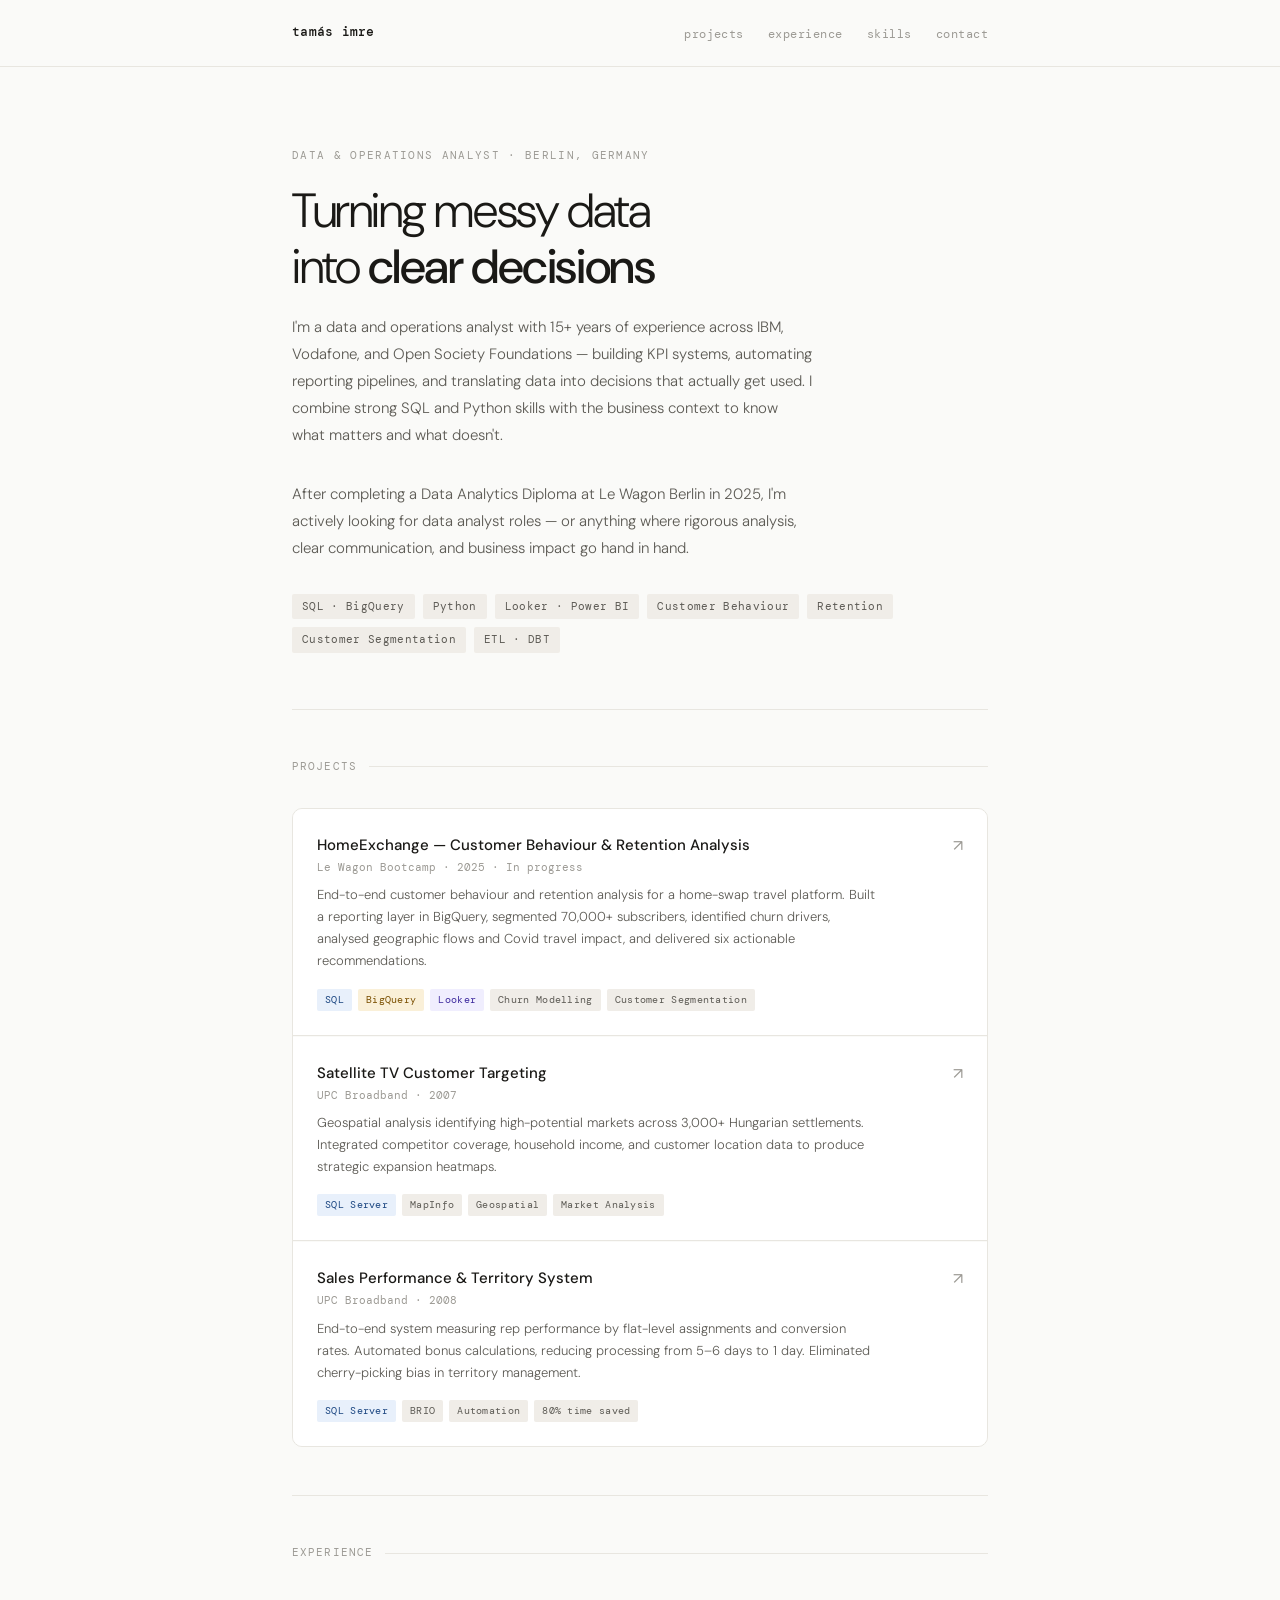
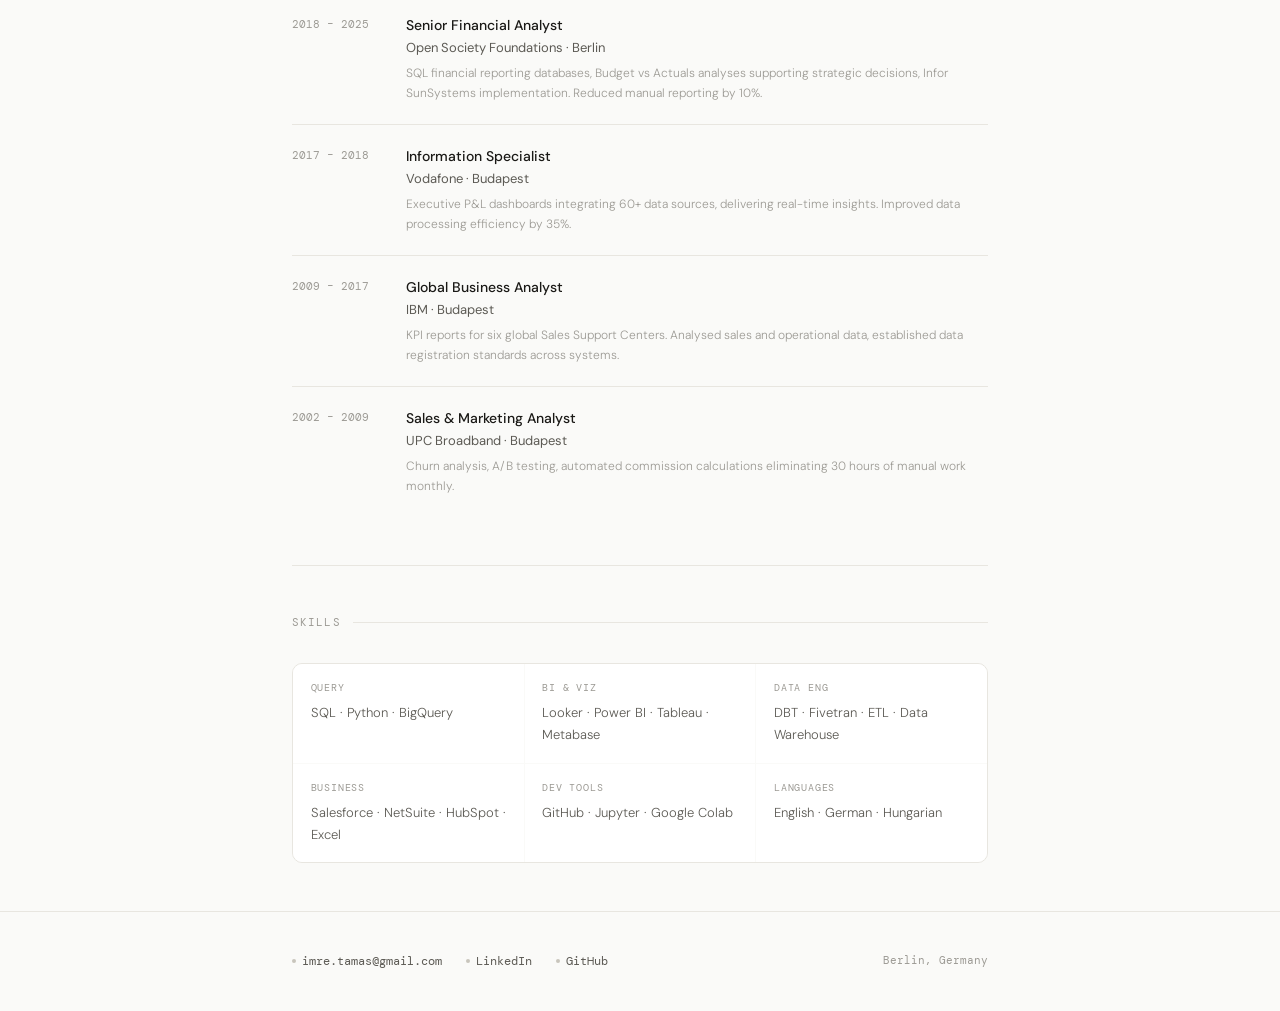
==== index.html @ d4b42845 "Update index.html" ====
<!DOCTYPE html>
<html lang="en">
<head>
  <meta charset="UTF-8" />
  <meta name="viewport" content="width=device-width, initial-scale=1.0" />
  <title>Tamás Imre — Data Analyst</title>
  <meta name="description" content="Data analytics portfolio of Tamás Imre. SQL, BigQuery, Python, churn analysis, and business intelligence." />
  <link rel="stylesheet" href="style.css" />

  <!-- GoatCounter tracking -->
  <script data-goatcounter="https://imretamas.goatcounter.com/count"
          async src="//gc.zgo.at/count.js"></script>  
  
</head>
<body>

<nav>
  <div class="nav-inner">
    <a href="/" class="nav-logo mono">tamás imre</a>
    <ul class="nav-links">
      <li><a href="#projects">projects</a></li>
      <li><a href="#experience">experience</a></li>
      <li><a href="#skills">skills</a></li>
      <li><a href="mailto:imre.tamas@gmail.com">contact</a></li>
    </ul>
  </div>
</nav>

<main>
  <div class="container">

    <!-- Hero -->
    <section class="hero fade-up">
      <p class="hero-eyebrow">Data &amp; Operations Analyst · Berlin, Germany</p>
      <h1>Turning messy data<br>into <strong>clear decisions</strong></h1>
      <p class="hero-bio">
        I'm a data and operations analyst with 15+ years of experience across IBM, Vodafone, and Open Society Foundations —
        building KPI systems, automating reporting pipelines, and translating data into decisions that actually get used.
        I combine strong SQL and Python skills with the business context to know what matters and what doesn't.
      </p>
      <p class="hero-bio">
        After completing a Data Analytics Diploma at Le Wagon Berlin in 2025, I'm actively looking for
        data analyst roles — or anything where rigorous analysis, clear communication, and business impact
        go hand in hand.
      </p>
      <div class="tag-row">
        <span class="tag">SQL · BigQuery</span>
        <span class="tag">Python</span>
        <span class="tag">Looker · Power BI</span>
        <span class="tag">Customer Behaviour</span><span class="tag">Retention</span>
        <span class="tag">Customer Segmentation</span>
        <span class="tag">ETL · DBT</span>
      </div>
    </section>

    <!-- Projects -->
    <section class="section" id="projects">
      <div class="section-label">Projects</div>
      <div class="projects-grid">

        <a href="homeexchange/" class="project-card accent-1 fade-up">
          <div class="project-top">
            <div>
              <div class="project-title">HomeExchange — Customer Behaviour &amp; Retention Analysis</div>
              <div class="project-org mono">Le Wagon Bootcamp · 2025 · In progress</div>
            </div>
            <span class="project-arrow">↗</span>
          </div>
          <p class="project-desc">
            End-to-end customer behaviour and retention analysis for a home-swap travel platform. Built a reporting layer in BigQuery, segmented 70,000+ subscribers, identified churn drivers, analysed geographic flows and Covid travel impact, and delivered six actionable recommendations.
          </p>
          <div class="chip-row">
            <span class="chip chip-sql">SQL</span>
            <span class="chip chip-bq">BigQuery</span>
            <span class="chip chip-bi">Looker</span>
            <span class="chip chip-default">Churn Modelling</span>
            <span class="chip chip-default">Customer Segmentation</span>
          </div>
        </a>

        <a href="satellite-tv/" class="project-card accent-2 fade-up">
          <div class="project-top">
            <div>
              <div class="project-title">Satellite TV Customer Targeting</div>
              <div class="project-org mono">UPC Broadband · 2007</div>
            </div>
            <span class="project-arrow">↗</span>
          </div>
          <p class="project-desc">
            Geospatial analysis identifying high-potential markets across 3,000+ Hungarian settlements. Integrated competitor coverage, household income, and customer location data to produce strategic expansion heatmaps.
          </p>
          <div class="chip-row">
            <span class="chip chip-sql">SQL Server</span>
            <span class="chip chip-default">MapInfo</span>
            <span class="chip chip-default">Geospatial</span>
            <span class="chip chip-default">Market Analysis</span>
          </div>
        </a>

        <a href="sales-performance/" class="project-card accent-3 fade-up">
          <div class="project-top">
            <div>
              <div class="project-title">Sales Performance &amp; Territory System</div>
              <div class="project-org mono">UPC Broadband · 2008</div>
            </div>
            <span class="project-arrow">↗</span>
          </div>
          <p class="project-desc">
            End-to-end system measuring rep performance by flat-level assignments and conversion rates. Automated bonus calculations, reducing processing from 5–6 days to 1 day. Eliminated cherry-picking bias in territory management.
          </p>
          <div class="chip-row">
            <span class="chip chip-sql">SQL Server</span>
            <span class="chip chip-default">BRIO</span>
            <span class="chip chip-default">Automation</span>
            <span class="chip chip-default">80% time saved</span>
          </div>
        </a>

      </div>
    </section>

    <!-- Experience -->
    <section class="section" id="experience">
      <div class="section-label">Experience</div>
      <div class="exp-list">
        <div class="exp-row fade-up">
          <div class="exp-year mono">2018 – 2025</div>
          <div>
            <div class="exp-title">Senior Financial Analyst</div>
            <div class="exp-co">Open Society Foundations · Berlin</div>
            <div class="exp-note">SQL financial reporting databases, Budget vs Actuals analyses supporting strategic decisions, Infor SunSystems implementation. Reduced manual reporting by 10%.</div>
          </div>
        </div>
        <div class="exp-row fade-up">
          <div class="exp-year mono">2017 – 2018</div>
          <div>
            <div class="exp-title">Information Specialist</div>
            <div class="exp-co">Vodafone · Budapest</div>
            <div class="exp-note">Executive P&amp;L dashboards integrating 60+ data sources, delivering real-time insights. Improved data processing efficiency by 35%.</div>
          </div>
        </div>
        <div class="exp-row fade-up">
          <div class="exp-year mono">2009 – 2017</div>
          <div>
            <div class="exp-title">Global Business Analyst</div>
            <div class="exp-co">IBM · Budapest</div>
            <div class="exp-note">KPI reports for six global Sales Support Centers. Analysed sales and operational data, established data registration standards across systems.</div>
          </div>
        </div>
        <div class="exp-row fade-up">
          <div class="exp-year mono">2002 – 2009</div>
          <div>
            <div class="exp-title">Sales &amp; Marketing Analyst</div>
            <div class="exp-co">UPC Broadband · Budapest</div>
            <div class="exp-note">Churn analysis, A/B testing, automated commission calculations eliminating 30 hours of manual work monthly.</div>
          </div>
        </div>
      </div>
    </section>

    <!-- Skills -->
    <section class="section" id="skills">
      <div class="section-label">Skills</div>
      <div class="skills-grid">
        <div class="skill-cell fade-up">
          <div class="skill-cell-label">Query</div>
          <div class="skill-cell-items">SQL · Python · BigQuery</div>
        </div>
        <div class="skill-cell fade-up">
          <div class="skill-cell-label">BI &amp; Viz</div>
          <div class="skill-cell-items">Looker · Power BI · Tableau · Metabase</div>
        </div>
        <div class="skill-cell fade-up">
          <div class="skill-cell-label">Data Eng</div>
          <div class="skill-cell-items">DBT · Fivetran · ETL · Data Warehouse</div>
        </div>
        <div class="skill-cell fade-up">
          <div class="skill-cell-label">Business</div>
          <div class="skill-cell-items">Salesforce · NetSuite · HubSpot · Excel</div>
        </div>
        <div class="skill-cell fade-up">
          <div class="skill-cell-label">Dev Tools</div>
          <div class="skill-cell-items">GitHub · Jupyter · Google Colab</div>
        </div>
        <div class="skill-cell fade-up">
          <div class="skill-cell-label">Languages</div>
          <div class="skill-cell-items">English · German · Hungarian</div>
        </div>
      </div>
    </section>

  </div>
</main>

<footer>
  <div class="footer-inner">
    <div class="contact-links">
      <a href="mailto:imre.tamas@gmail.com" class="contact-link">
        <span class="contact-dot"></span> imre.tamas@gmail.com
      </a>
      <a href="https://linkedin.com/in/tamas-imre-analyst" class="contact-link" target="_blank" rel="noopener">
        <span class="contact-dot"></span> LinkedIn
      </a>
      <a href="https://github.com/imretamas-analyst" class="contact-link" target="_blank" rel="noopener">
        <span class="contact-dot"></span> GitHub
      </a>
    </div>
    <span class="footer-copy mono">Berlin, Germany</span>
  </div>
</footer>

</body>
</html>
---- style.css ----
@import url('https://fonts.googleapis.com/css2?family=DM+Mono:ital,wght@0,300;0,400;0,500;1,300&family=DM+Sans:opsz,wght@9..40,300;9..40,400;9..40,500&display=swap');

*, *::before, *::after { box-sizing: border-box; margin: 0; padding: 0; }

:root {
  --bg: #fafaf8;
  --surface: #ffffff;
  --border: #e8e6e0;
  --border-strong: #c8c5bc;
  --text-primary: #1a1916;
  --text-secondary: #5c5a54;
  --text-tertiary: #9c9a94;
  --accent: #1a1916;
  --blue-bg: #e8f0fb;
  --blue-text: #1a4580;
  --green-bg: #e6f3e6;
  --green-text: #1a5c1a;
  --amber-bg: #faf0d8;
  --amber-text: #7a4f00;
  --purple-bg: #f0eefe;
  --purple-text: #3d2a9e;
  --tag-bg: #f0ede8;
}

html { font-size: 16px; scroll-behavior: smooth; }

body {
  font-family: 'DM Sans', sans-serif;
  background: var(--bg);
  color: var(--text-primary);
  line-height: 1.6;
  min-height: 100vh;
  -webkit-font-smoothing: antialiased;
}

.mono { font-family: 'DM Mono', monospace; }

/* Layout */
.container {
  max-width: 760px;
  margin: 0 auto;
  padding: 0 2rem;
}

/* Nav */
nav {
  border-bottom: 0.5px solid var(--border);
  padding: 1.25rem 0;
  position: sticky;
  top: 0;
  background: var(--bg);
  z-index: 100;
}

.nav-inner {
  max-width: 760px;
  margin: 0 auto;
  padding: 0 2rem;
  display: flex;
  align-items: center;
  justify-content: space-between;
}

.nav-logo {
  font-family: 'DM Mono', monospace;
  font-size: 13px;
  font-weight: 500;
  color: var(--text-primary);
  text-decoration: none;
  letter-spacing: 0.02em;
}

.nav-links {
  display: flex;
  gap: 1.5rem;
  list-style: none;
}

.nav-links a {
  font-family: 'DM Mono', monospace;
  font-size: 12px;
  color: var(--text-tertiary);
  text-decoration: none;
  letter-spacing: 0.04em;
  transition: color 0.15s;
}

.nav-links a:hover { color: var(--text-primary); }

/* Hero */
.hero {
  padding: 5rem 0 3.5rem;
  border-bottom: 0.5px solid var(--border);
}

.hero-eyebrow {
  font-family: 'DM Mono', monospace;
  font-size: 11px;
  letter-spacing: 0.12em;
  color: var(--text-tertiary);
  text-transform: uppercase;
  margin-bottom: 1.2rem;
}

.hero h1 {
  font-size: clamp(2rem, 5vw, 3rem);
  font-weight: 300;
  letter-spacing: -0.03em;
  line-height: 1.15;
  margin-bottom: 1.25rem;
}

.hero h1 strong { font-weight: 500; }

.hero-bio {
  font-size: 15px;
  font-weight: 300;
  color: var(--text-secondary);
  max-width: 520px;
  line-height: 1.8;
  margin-bottom: 2rem;
}

.tag-row {
  display: flex;
  gap: 8px;
  flex-wrap: wrap;
}

.tag {
  font-family: 'DM Mono', monospace;
  font-size: 11px;
  padding: 4px 10px;
  background: var(--tag-bg);
  color: var(--text-secondary);
  border-radius: 2px;
  letter-spacing: 0.03em;
}

/* Section */
.section {
  padding: 3rem 0;
  border-bottom: 0.5px solid var(--border);
}

.section:last-child { border-bottom: none; }

.section-label {
  font-family: 'DM Mono', monospace;
  font-size: 11px;
  letter-spacing: 0.1em;
  color: var(--text-tertiary);
  text-transform: uppercase;
  margin-bottom: 2rem;
  display: flex;
  align-items: center;
  gap: 12px;
}

.section-label::after {
  content: '';
  flex: 1;
  height: 0.5px;
  background: var(--border);
}

/* Project cards */
.projects-grid {
  display: flex;
  flex-direction: column;
  gap: 1px;
  border: 0.5px solid var(--border);
  border-radius: 10px;
  overflow: hidden;
}

.project-card {
  background: var(--surface);
  padding: 1.5rem;
  text-decoration: none;
  color: inherit;
  display: block;
  transition: background 0.15s;
  border-bottom: 0.5px solid var(--border);
  position: relative;
}

.project-card:last-child { border-bottom: none; }
.project-card:hover { background: #f5f3ef; }

.project-card.featured {
  border-left: 3px solid var(--text-primary);
}

.project-top {
  display: flex;
  justify-content: space-between;
  align-items: flex-start;
  margin-bottom: 0.5rem;
}

.project-title {
  font-size: 15px;
  font-weight: 500;
  margin-bottom: 2px;
}

.project-org {
  font-family: 'DM Mono', monospace;
  font-size: 11px;
  color: var(--text-tertiary);
}

.project-arrow {
  font-size: 16px;
  color: var(--text-tertiary);
  transition: transform 0.15s;
}

.project-card:hover .project-arrow { transform: translate(3px, -3px); }

.project-desc {
  font-size: 13px;
  color: var(--text-secondary);
  font-weight: 300;
  line-height: 1.7;
  margin-bottom: 1rem;
  max-width: 560px;
}

.chip-row {
  display: flex;
  gap: 6px;
  flex-wrap: wrap;
}

.chip {
  font-family: 'DM Mono', monospace;
  font-size: 10px;
  padding: 3px 8px;
  border-radius: 2px;
  letter-spacing: 0.03em;
}

.chip-default { background: var(--tag-bg); color: var(--text-secondary); }
.chip-sql { background: var(--blue-bg); color: var(--blue-text); }
.chip-py { background: var(--green-bg); color: var(--green-text); }
.chip-bq { background: var(--amber-bg); color: var(--amber-text); }
.chip-bi { background: var(--purple-bg); color: var(--purple-text); }

/* Skills grid */
.skills-grid {
  display: grid;
  grid-template-columns: repeat(3, minmax(0,1fr));
  gap: 1px;
  border: 0.5px solid var(--border);
  border-radius: 10px;
  overflow: hidden;
}

.skill-cell {
  background: var(--surface);
  padding: 1rem 1.1rem;
}

.skill-cell-label {
  font-family: 'DM Mono', monospace;
  font-size: 10px;
  letter-spacing: 0.08em;
  color: var(--text-tertiary);
  text-transform: uppercase;
  margin-bottom: 6px;
}

.skill-cell-items {
  font-size: 13px;
  color: var(--text-secondary);
  line-height: 1.7;
  font-weight: 300;
}

/* Experience */
.exp-list { display: flex; flex-direction: column; gap: 0; }

.exp-row {
  display: flex;
  gap: 1.5rem;
  padding: 1.25rem 0;
  border-bottom: 0.5px solid var(--border);
}

.exp-row:last-child { border-bottom: none; }

.exp-year {
  font-family: 'DM Mono', monospace;
  font-size: 11px;
  color: var(--text-tertiary);
  min-width: 90px;
  padding-top: 2px;
  flex-shrink: 0;
}

.exp-title { font-size: 14px; font-weight: 500; margin-bottom: 2px; }
.exp-co { font-size: 13px; color: var(--text-secondary); margin-bottom: 4px; }
.exp-note { font-size: 12px; color: var(--text-tertiary); font-weight: 300; line-height: 1.7; }

/* Footer */
footer {
  padding: 2.5rem 0;
  border-top: 0.5px solid var(--border);
}

.footer-inner {
  max-width: 760px;
  margin: 0 auto;
  padding: 0 2rem;
  display: flex;
  justify-content: space-between;
  align-items: center;
  flex-wrap: wrap;
  gap: 1rem;
}

.contact-links {
  display: flex;
  gap: 1.5rem;
  flex-wrap: wrap;
}

.contact-link {
  font-family: 'DM Mono', monospace;
  font-size: 12px;
  color: var(--text-secondary);
  text-decoration: none;
  display: flex;
  align-items: center;
  gap: 6px;
  transition: color 0.15s;
}

.contact-link:hover { color: var(--text-primary); }

.contact-dot {
  width: 4px;
  height: 4px;
  border-radius: 50%;
  background: var(--border-strong);
  display: inline-block;
}

.footer-copy {
  font-family: 'DM Mono', monospace;
  font-size: 11px;
  color: var(--text-tertiary);
}

/* ── Project subpage styles ── */
.back-link {
  font-family: 'DM Mono', monospace;
  font-size: 12px;
  color: var(--text-tertiary);
  text-decoration: none;
  display: inline-flex;
  align-items: center;
  gap: 6px;
  padding: 2rem 0 0;
  transition: color 0.15s;
}

.back-link:hover { color: var(--text-primary); }

.project-hero {
  padding: 2.5rem 0 3rem;
  border-bottom: 0.5px solid var(--border);
}

.project-hero-meta {
  font-family: 'DM Mono', monospace;
  font-size: 11px;
  color: var(--text-tertiary);
  letter-spacing: 0.08em;
  margin-bottom: 1rem;
  text-transform: uppercase;
}

.project-hero h1 {
  font-size: clamp(1.6rem, 4vw, 2.4rem);
  font-weight: 300;
  letter-spacing: -0.02em;
  line-height: 1.2;
  margin-bottom: 1rem;
}

.project-hero h1 strong { font-weight: 500; }

.project-hero-desc {
  font-size: 15px;
  font-weight: 300;
  color: var(--text-secondary);
  max-width: 540px;
  line-height: 1.8;
  margin-bottom: 1.5rem;
}

/* Stat cards */
.stat-grid {
  display: grid;
  grid-template-columns: repeat(auto-fit, minmax(140px, 1fr));
  gap: 1px;
  border: 0.5px solid var(--border);
  border-radius: 10px;
  overflow: hidden;
  margin-bottom: 2.5rem;
}

.stat-card {
  background: var(--surface);
  padding: 1rem 1.1rem;
}

.stat-label {
  font-family: 'DM Mono', monospace;
  font-size: 10px;
  letter-spacing: 0.08em;
  color: var(--text-tertiary);
  text-transform: uppercase;
  margin-bottom: 6px;
}

.stat-value {
  font-size: 22px;
  font-weight: 500;
  letter-spacing: -0.02em;
  line-height: 1;
  margin-bottom: 2px;
}

.stat-sub {
  font-size: 11px;
  color: var(--text-tertiary);
  font-weight: 300;
}

/* Content blocks */
.content-block {
  margin-bottom: 2.5rem;
}

.content-block h2 {
  font-size: 16px;
  font-weight: 500;
  margin-bottom: 0.75rem;
}

.content-block p {
  font-size: 14px;
  color: var(--text-secondary);
  font-weight: 300;
  line-height: 1.8;
  margin-bottom: 0.75rem;
}

.content-block ul {
  padding-left: 1.2rem;
  font-size: 14px;
  color: var(--text-secondary);
  font-weight: 300;
  line-height: 2;
}

/* Collapsible code block */
.code-block {
  background: #1a1916;
  border-radius: 8px;
  margin: 1rem 0 1.5rem;
  overflow: hidden;
}

.code-block-toggle {
  display: flex;
  align-items: center;
  justify-content: space-between;
  padding: 0.9rem 1.5rem;
  cursor: pointer;
  user-select: none;
  border-bottom: 0.5px solid #2c2c28;
}

.code-block-toggle:hover { background: #222220; }

.code-block-label {
  font-family: 'DM Mono', monospace;
  font-size: 10px;
  letter-spacing: 0.08em;
  color: #888;
  text-transform: uppercase;
}

.code-block-chevron {
  font-family: 'DM Mono', monospace;
  font-size: 11px;
  color: #666;
  transition: transform 0.2s;
}

.code-block.open .code-block-chevron { transform: rotate(180deg); }

.code-block-body {
  display: none;
  padding: 1rem 1.5rem 1.25rem;
  overflow-x: auto;
}

.code-block.open .code-block-body { display: block; }

.code-block pre {
  font-family: 'DM Mono', monospace;
  font-size: 12px;
  line-height: 1.8;
  color: #e8e4dc;
  white-space: pre;
  margin: 0;
}

.code-kw { color: #91bfff; }
.code-fn { color: #ffd580; }
.code-st { color: #b8e6b8; }
.code-cm { color: #666; font-style: italic; }
.code-nu { color: #ffb347; }

/* Finding cards */
.finding-grid {
  display: grid;
  grid-template-columns: repeat(auto-fit, minmax(200px, 1fr));
  gap: 1px;
  border: 0.5px solid var(--border);
  border-radius: 10px;
  overflow: hidden;
  margin-bottom: 2rem;
}

.finding-card {
  background: var(--surface);
  padding: 1.25rem;
}

.finding-icon {
  font-size: 18px;
  margin-bottom: 8px;
}

.finding-title {
  font-size: 13px;
  font-weight: 500;
  margin-bottom: 4px;
}

.finding-text {
  font-size: 12px;
  color: var(--text-secondary);
  font-weight: 300;
  line-height: 1.7;
}

/* Fade-in animation */
@keyframes fadeUp {
  from { opacity: 0; transform: translateY(16px); }
  to { opacity: 1; transform: translateY(0); }
}

.fade-up {
  opacity: 0;
  animation: fadeUp 0.5s ease forwards;
}

.fade-up:nth-child(1) { animation-delay: 0.05s; }
.fade-up:nth-child(2) { animation-delay: 0.1s; }
.fade-up:nth-child(3) { animation-delay: 0.15s; }
.fade-up:nth-child(4) { animation-delay: 0.2s; }
.fade-up:nth-child(5) { animation-delay: 0.25s; }

@media (max-width: 600px) {
  .skills-grid { grid-template-columns: repeat(2, minmax(0,1fr)); }
  .exp-year { min-width: 70px; }
  .footer-inner { flex-direction: column; align-items: flex-start; }
}
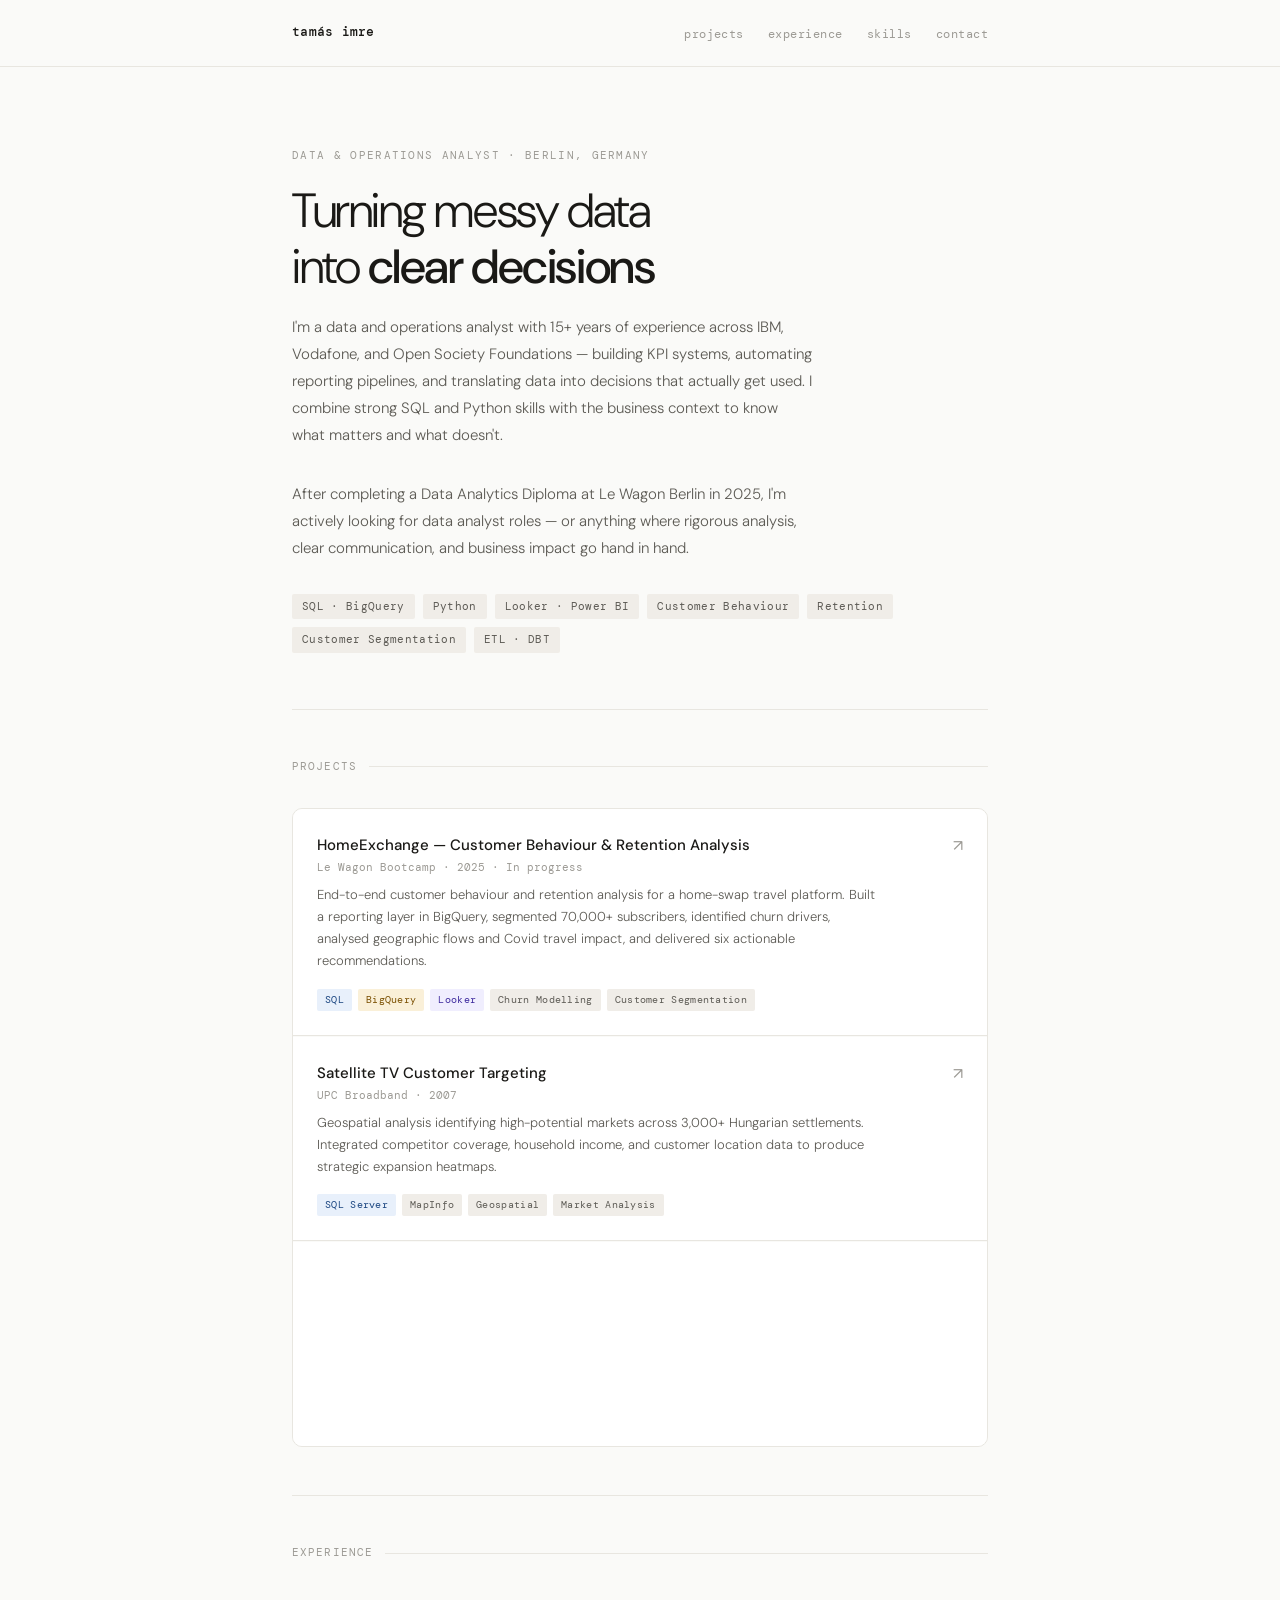
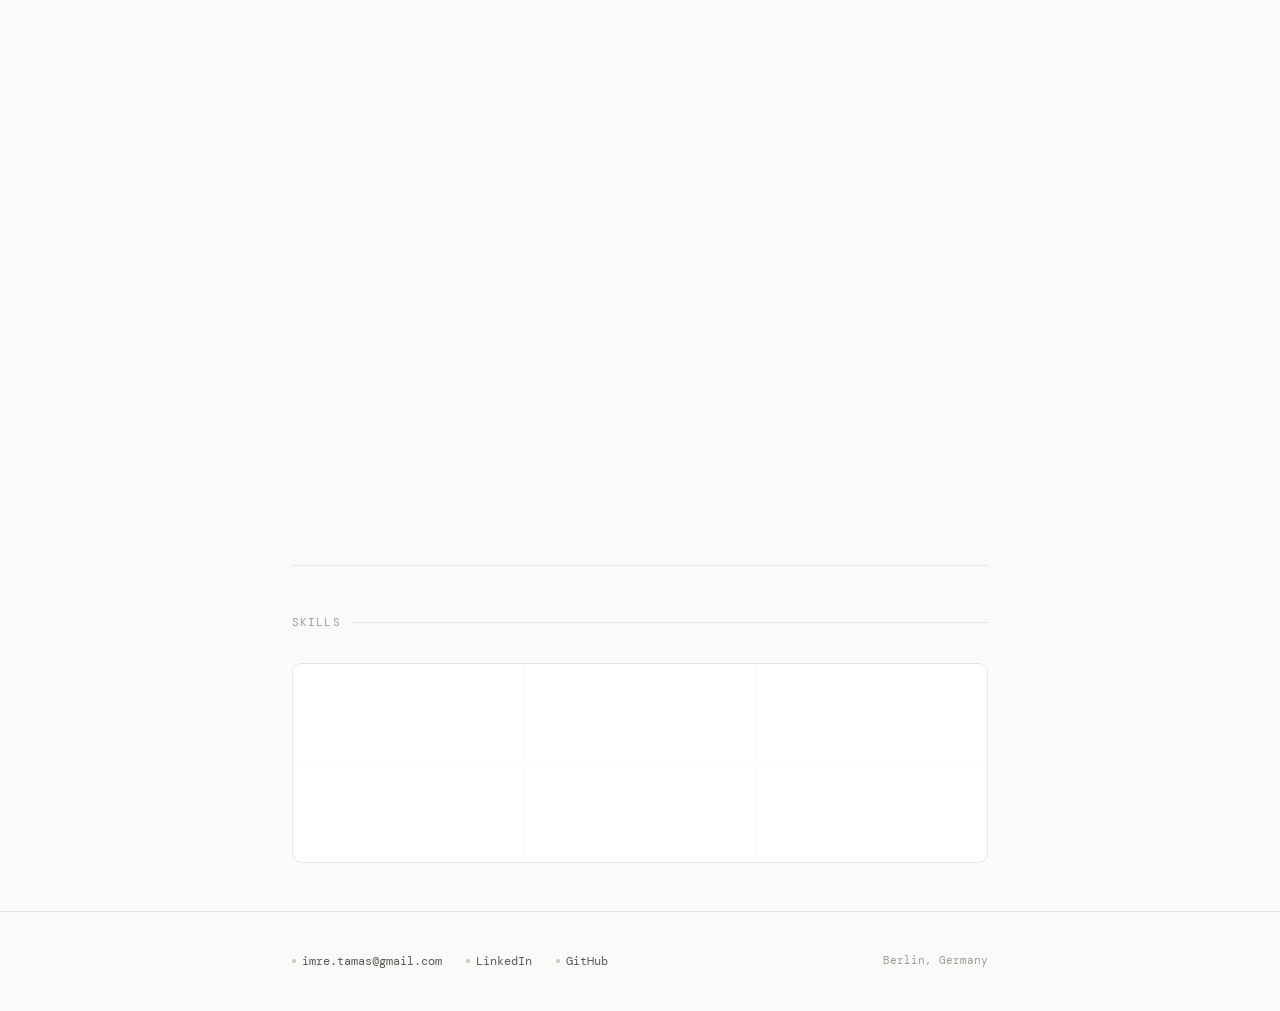
==== commit ae9cd058: "Fix GoatCounter script tag formatting" ====
--- a/index.html
+++ b/index.html
@@ -7,9 +7,8 @@
   <meta name="description" content="Data analytics portfolio of Tamás Imre. SQL, BigQuery, Python, churn analysis, and business intelligence." />
   <link rel="stylesheet" href="style.css" />
 
-  <!-- GoatCounter tracking -->
-  <script data-goatcounter="https://imretamas.goatcounter.com/count"
-          async src="//gc.zgo.at/count.js"></script>  
+<script data-goatcounter="https://imretamas.goatcounter.com/count"
+        async src="//gc.zgo.at/count.js"></script>
   
 </head>
 <body>
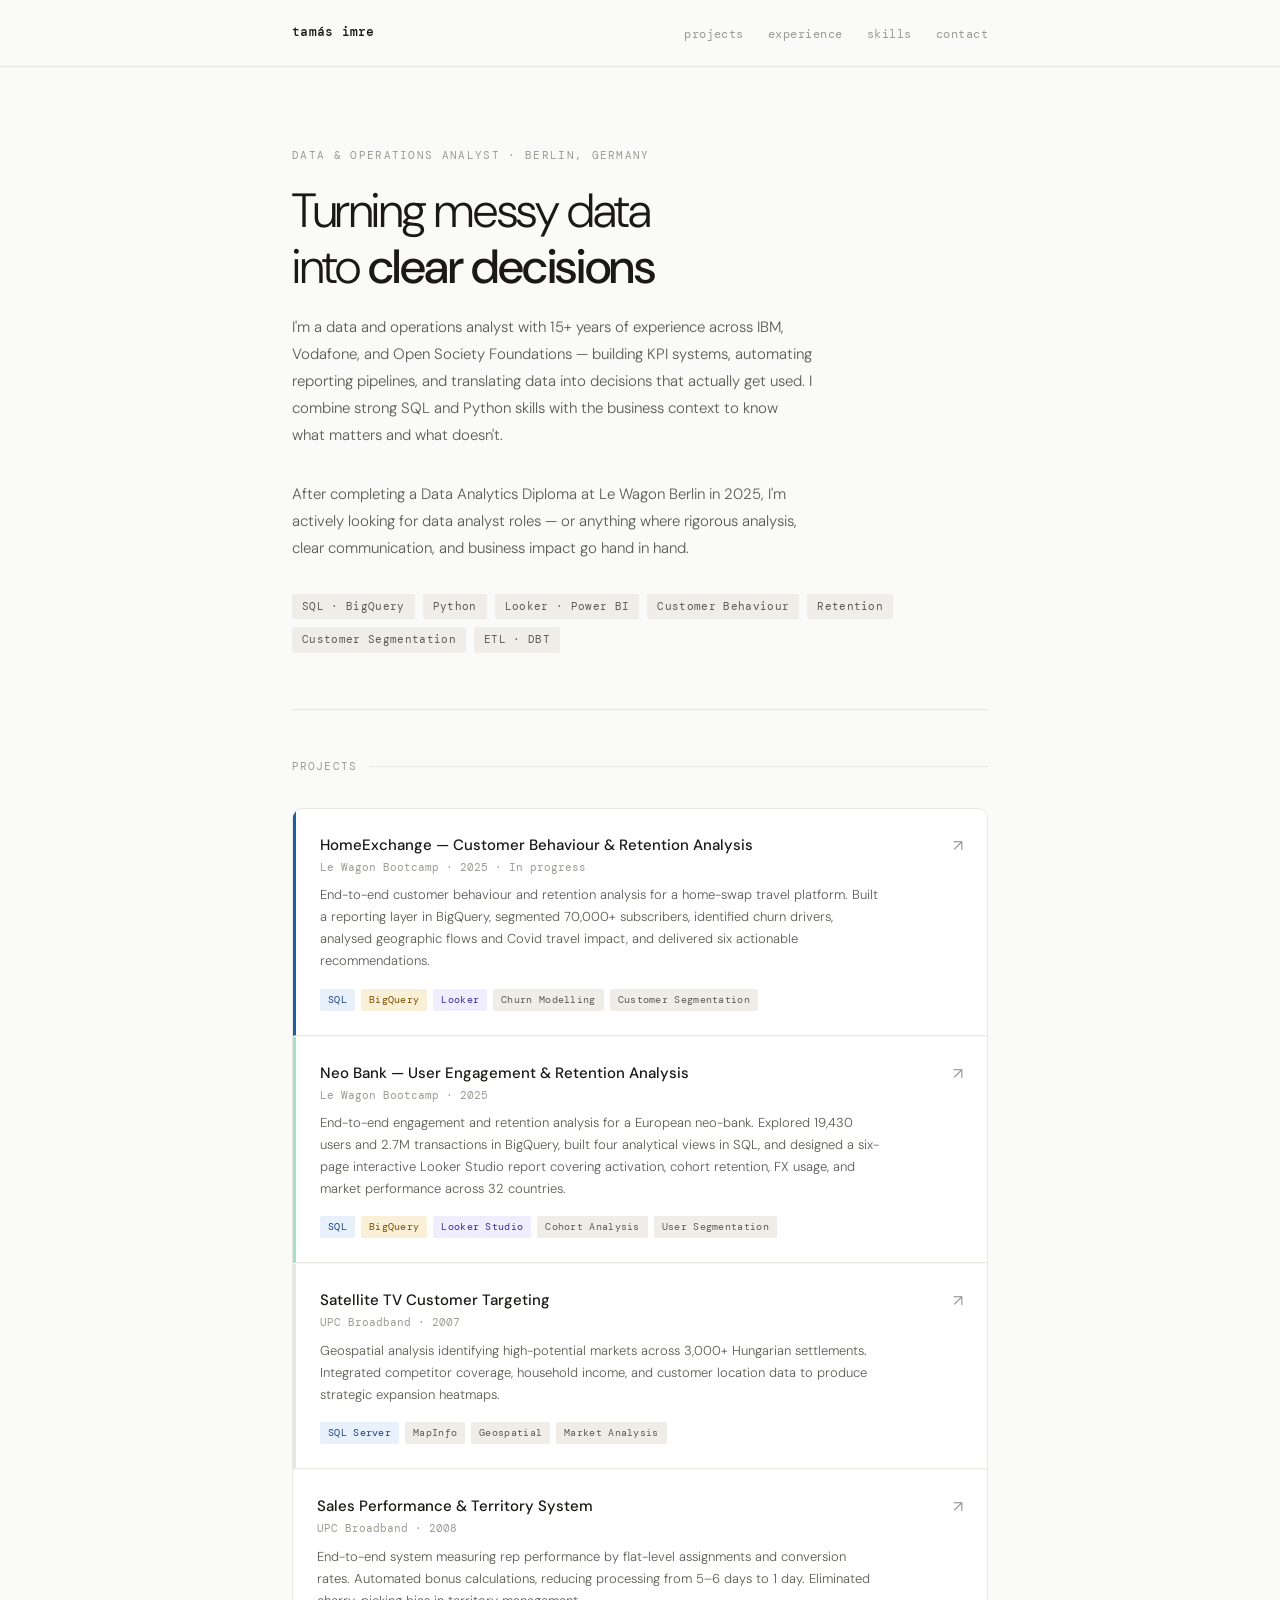
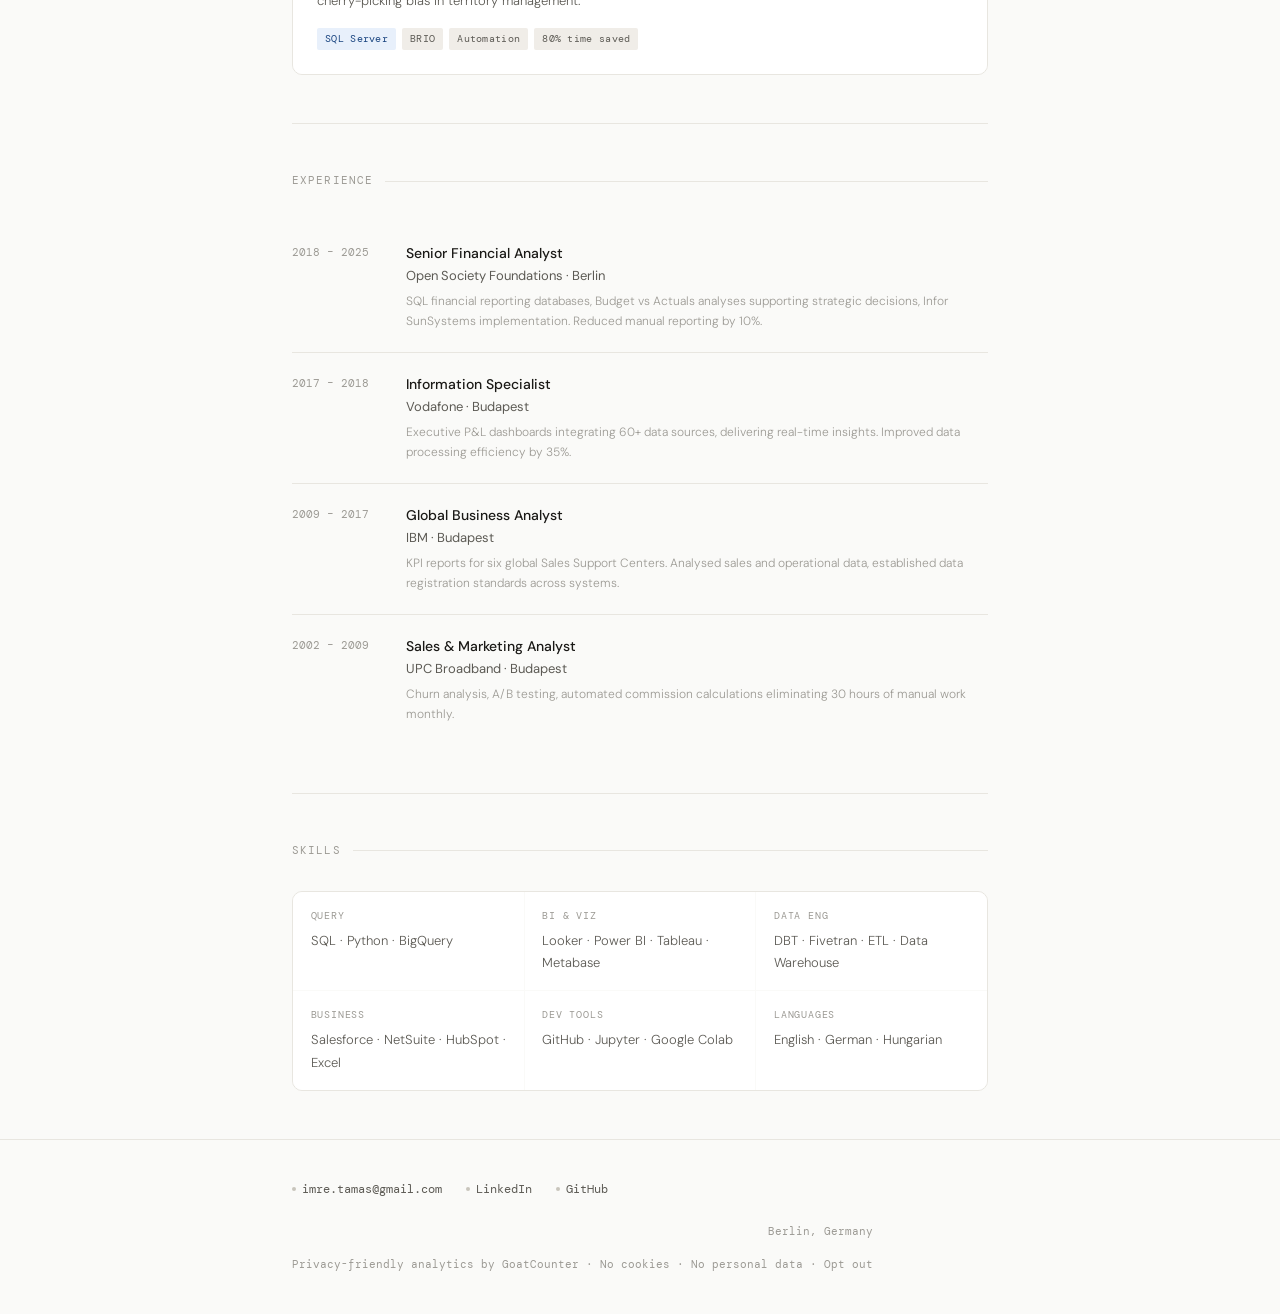
==== commit 0a777a8a: "Update project links and descriptions in index.html" ====
--- a/index.html
+++ b/index.html
@@ -77,7 +77,27 @@
           </div>
         </a>
 
-        <a href="satellite-tv/" class="project-card accent-2 fade-up">
+        <a href="neobank/" class="project-card accent-2 fade-up">
+          <div class="project-top">
+            <div>
+              <div class="project-title">Neo Bank — User Engagement &amp; Retention Analysis</div>
+              <div class="project-org mono">Le Wagon Bootcamp · 2025</div>
+            </div>
+            <span class="project-arrow">↗</span>
+          </div>
+          <p class="project-desc">
+            End-to-end engagement and retention analysis for a European neo-bank. Explored 19,430 users and 2.7M transactions in BigQuery, built four analytical views in SQL, and designed a six-page interactive Looker Studio report covering activation, cohort retention, FX usage, and market performance across 32 countries.
+          </p>
+          <div class="chip-row">
+            <span class="chip chip-sql">SQL</span>
+            <span class="chip chip-bq">BigQuery</span>
+            <span class="chip chip-bi">Looker Studio</span>
+            <span class="chip chip-default">Cohort Analysis</span>
+            <span class="chip chip-default">User Segmentation</span>
+          </div>
+        </a>
+
+        <a href="satellite-tv/" class="project-card accent-3 fade-up">
           <div class="project-top">
             <div>
               <div class="project-title">Satellite TV Customer Targeting</div>
@@ -96,7 +116,7 @@
           </div>
         </a>
 
-        <a href="sales-performance/" class="project-card accent-3 fade-up">
+        <a href="sales-performance/" class="project-card accent-4 fade-up">
           <div class="project-top">
             <div>
               <div class="project-title">Sales Performance &amp; Territory System</div>
@@ -204,7 +224,14 @@
         <span class="contact-dot"></span> GitHub
       </a>
     </div>
-    <span class="footer-copy mono">Berlin, Germany</span>
+    <div class="footer-bottom">
+      <span class="footer-copy mono">Berlin, Germany</span>
+      <span class="footer-privacy mono">
+        Privacy-friendly analytics by <a href="https://www.goatcounter.com/" target="_blank" rel="noopener">GoatCounter</a> · 
+        No cookies · No personal data · 
+        <a href="#toggle-goatcounter">Opt out</a>
+      </span>
+    </div>
   </div>
 </footer>
 
--- a/style.css
+++ b/style.css
@@ -188,8 +188,16 @@
 .project-card:last-child { border-bottom: none; }
 .project-card:hover { background: #f5f3ef; }
 
-.project-card.featured {
-  border-left: 3px solid var(--text-primary);
+.project-card.accent-1 {
+  border-left: 3px solid #185FA5;
+}
+
+.project-card.accent-2 {
+  border-left: 3px solid #9FE1CB;
+}
+
+.project-card.accent-3 {
+  border-left: 3px solid #e8e6e0;
 }
 
 .project-top {
@@ -316,9 +324,9 @@
   padding: 0 2rem;
   display: flex;
   justify-content: space-between;
-  align-items: center;
+  align-items: flex-start;
   flex-wrap: wrap;
-  gap: 1rem;
+  gap: 1.5rem;
 }
 
 .contact-links {
@@ -352,6 +360,52 @@
   font-family: 'DM Mono', monospace;
   font-size: 11px;
   color: var(--text-tertiary);
+  margin-bottom: 0.5rem;
+}
+
+/* Footer bottom section - groups location + privacy */
+.footer-bottom {
+  display: flex;
+  flex-direction: column;
+  gap: 0.5rem;
+  align-items: flex-end;
+  text-align: right;
+}
+ 
+/* Privacy notice styling */
+.footer-privacy {
+  font-family: 'DM Mono', monospace;
+  font-size: 11px;
+  color: var(--text-tertiary);
+  line-height: 1.6;
+}
+ 
+.footer-privacy a {
+  color: var(--text-tertiary);
+  text-decoration: none;
+  border-bottom: 1px solid transparent;
+  transition: border-color 0.15s;
+}
+ 
+.footer-privacy a:hover {
+  border-bottom-color: var(--text-tertiary);
+}
+ 
+/* Responsive: stack everything on mobile */
+@media (max-width: 640px) {
+  .footer-inner {
+    flex-direction: column;
+    align-items: flex-start;
+  }
+  
+  .footer-bottom {
+    align-items: flex-start;
+    text-align: left;
+  }
+  
+  .footer-privacy {
+    font-size: 10px;
+  }
 }
 
 /* ── Project subpage styles ── */
@@ -470,7 +524,8 @@
 
 /* Collapsible code block */
 .code-block {
-  background: #1a1916;
+  background: #f5f3ef;
+  border: 0.5px solid var(--border);
   border-radius: 8px;
   margin: 1rem 0 1.5rem;
   overflow: hidden;
@@ -483,23 +538,23 @@
   padding: 0.9rem 1.5rem;
   cursor: pointer;
   user-select: none;
-  border-bottom: 0.5px solid #2c2c28;
-}
-
-.code-block-toggle:hover { background: #222220; }
+  border-bottom: 0.5px solid var(--border);
+}
+
+.code-block-toggle:hover { background: #ede9e3; }
 
 .code-block-label {
   font-family: 'DM Mono', monospace;
   font-size: 10px;
   letter-spacing: 0.08em;
-  color: #888;
+  color: var(--text-tertiary);
   text-transform: uppercase;
 }
 
 .code-block-chevron {
   font-family: 'DM Mono', monospace;
   font-size: 11px;
-  color: #666;
+  color: var(--text-tertiary);
   transition: transform 0.2s;
 }
 
@@ -517,10 +572,17 @@
   font-family: 'DM Mono', monospace;
   font-size: 12px;
   line-height: 1.8;
-  color: #e8e4dc;
+  color: var(--text-primary);
   white-space: pre;
   margin: 0;
 }
+
+/* Syntax colours for light background */
+.code-kw { color: #185FA5; }
+.code-fn { color: #0F6E56; }
+.code-st { color: #7a4f00; }
+.code-nu { color: #3d2a9e; }
+.code-cm { color: var(--text-tertiary); font-style: italic; }
 
 .code-kw { color: #91bfff; }
 .code-fn { color: #ffd580; }
@@ -582,5 +644,4 @@
 @media (max-width: 600px) {
   .skills-grid { grid-template-columns: repeat(2, minmax(0,1fr)); }
   .exp-year { min-width: 70px; }
-  .footer-inner { flex-direction: column; align-items: flex-start; }
-}
+}
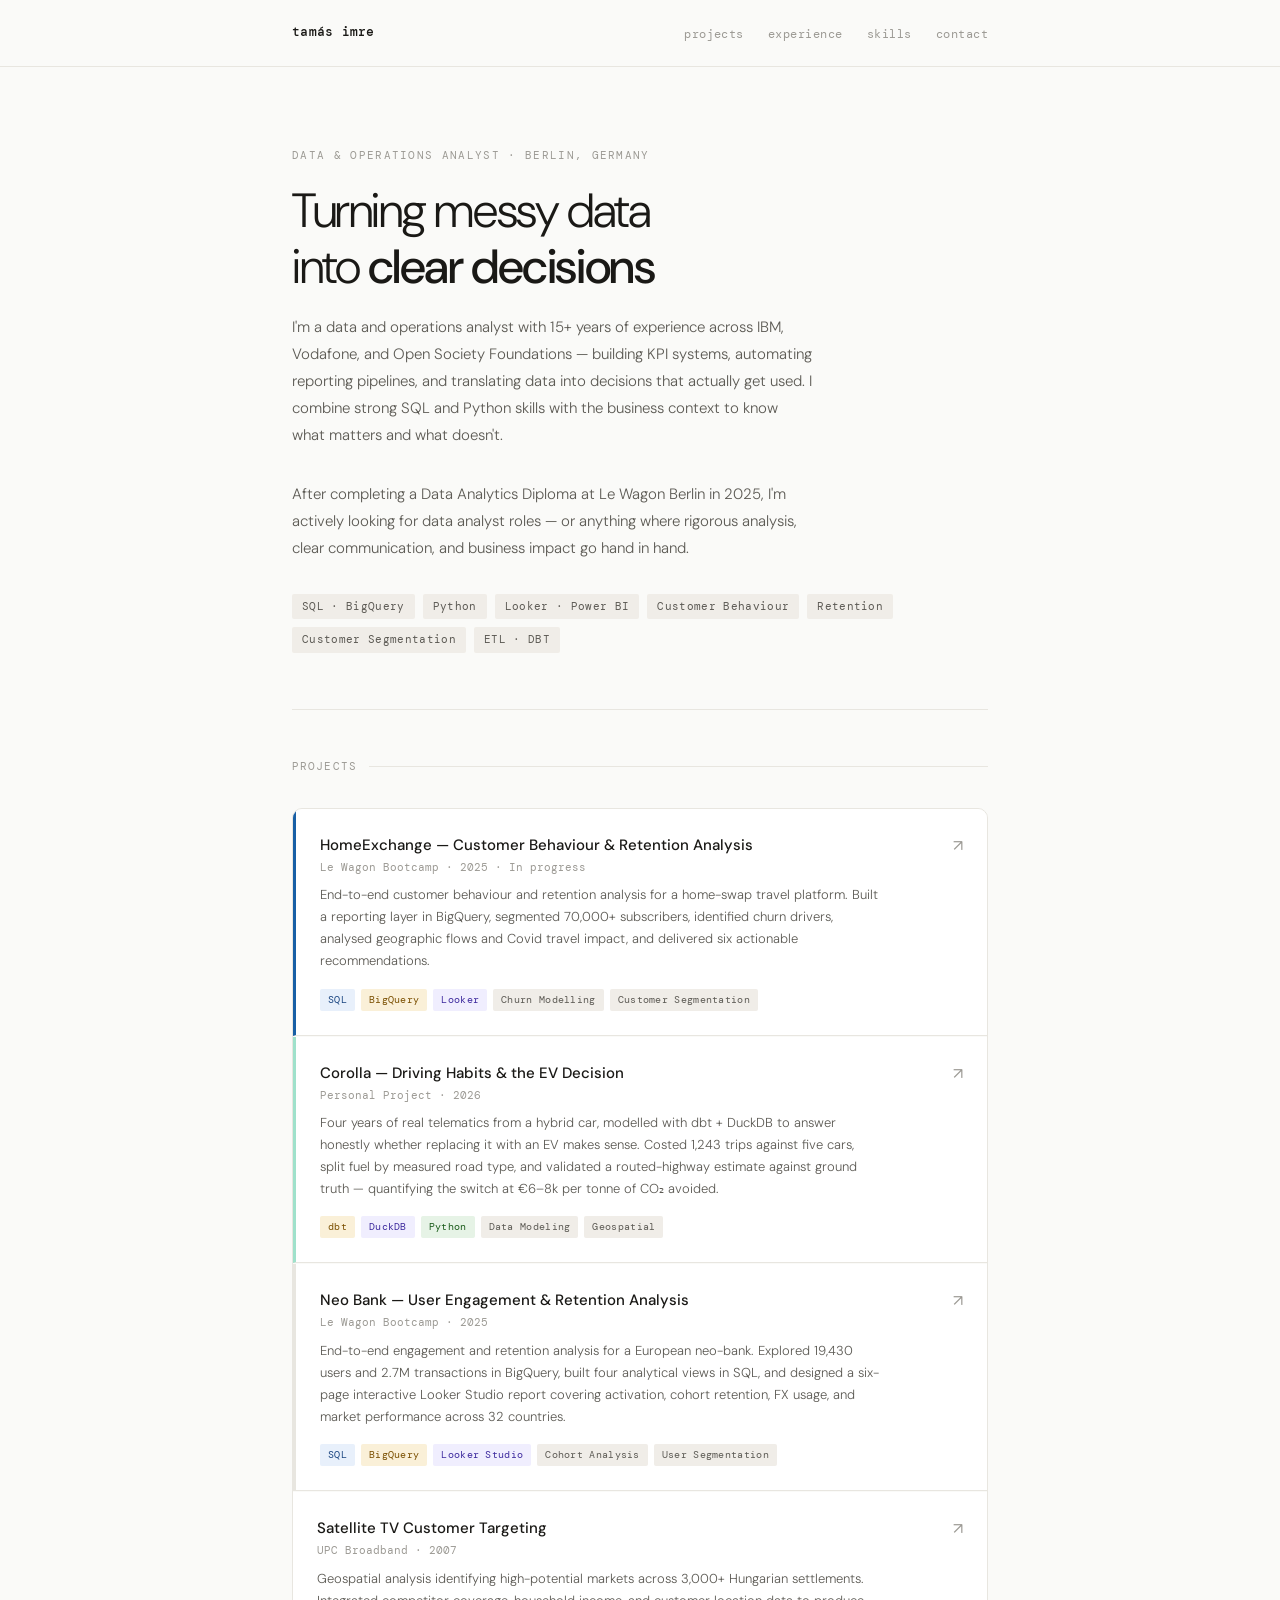
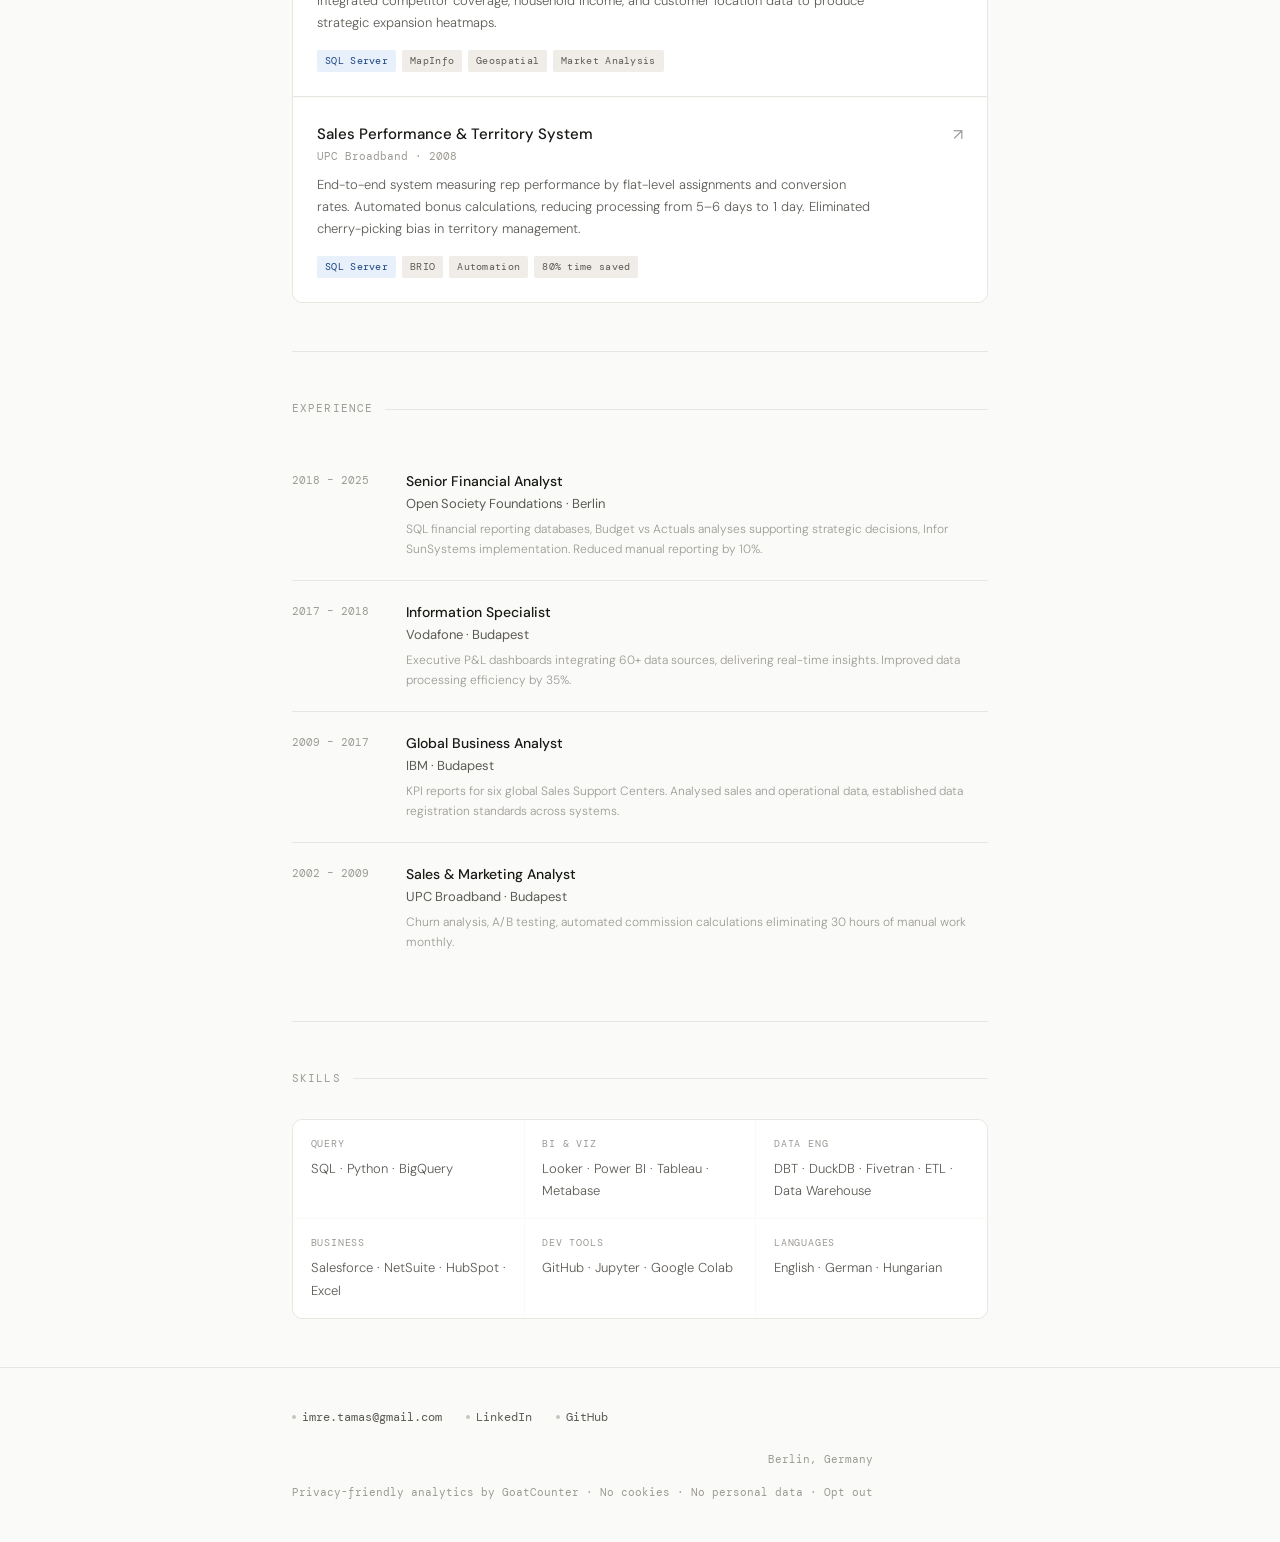
==== commit 09360fae: "Update project links and descriptions in index.html" ====
--- a/index.html
+++ b/index.html
@@ -77,7 +77,27 @@
           </div>
         </a>
 
-        <a href="neobank/" class="project-card accent-2 fade-up">
+        <a href="corolla/" class="project-card accent-2 fade-up">
+          <div class="project-top">
+            <div>
+              <div class="project-title">Corolla — Driving Habits &amp; the EV Decision</div>
+              <div class="project-org mono">Personal Project · 2026</div>
+            </div>
+            <span class="project-arrow">↗</span>
+          </div>
+          <p class="project-desc">
+            Four years of real telematics from a hybrid car, modelled with dbt + DuckDB to answer honestly whether replacing it with an EV makes sense. Costed 1,243 trips against five cars, split fuel by measured road type, and validated a routed-highway estimate against ground truth — quantifying the switch at €6–8k per tonne of CO₂ avoided.
+          </p>
+          <div class="chip-row">
+            <span class="chip chip-bq">dbt</span>
+            <span class="chip chip-bi">DuckDB</span>
+            <span class="chip chip-py">Python</span>
+            <span class="chip chip-default">Data Modeling</span>
+            <span class="chip chip-default">Geospatial</span>
+          </div>
+        </a>
+
+        <a href="neobank/" class="project-card accent-3 fade-up">
           <div class="project-top">
             <div>
               <div class="project-title">Neo Bank — User Engagement &amp; Retention Analysis</div>
@@ -97,7 +117,7 @@
           </div>
         </a>
 
-        <a href="satellite-tv/" class="project-card accent-3 fade-up">
+        <a href="satellite-tv/" class="project-card accent-4 fade-up">
           <div class="project-top">
             <div>
               <div class="project-title">Satellite TV Customer Targeting</div>
@@ -116,7 +136,7 @@
           </div>
         </a>
 
-        <a href="sales-performance/" class="project-card accent-4 fade-up">
+        <a href="sales-performance/" class="project-card accent-5 fade-up">
           <div class="project-top">
             <div>
               <div class="project-title">Sales Performance &amp; Territory System</div>
@@ -191,7 +211,7 @@
         </div>
         <div class="skill-cell fade-up">
           <div class="skill-cell-label">Data Eng</div>
-          <div class="skill-cell-items">DBT · Fivetran · ETL · Data Warehouse</div>
+          <div class="skill-cell-items">DBT · DuckDB · Fivetran · ETL · Data Warehouse</div>
         </div>
         <div class="skill-cell fade-up">
           <div class="skill-cell-label">Business</div>
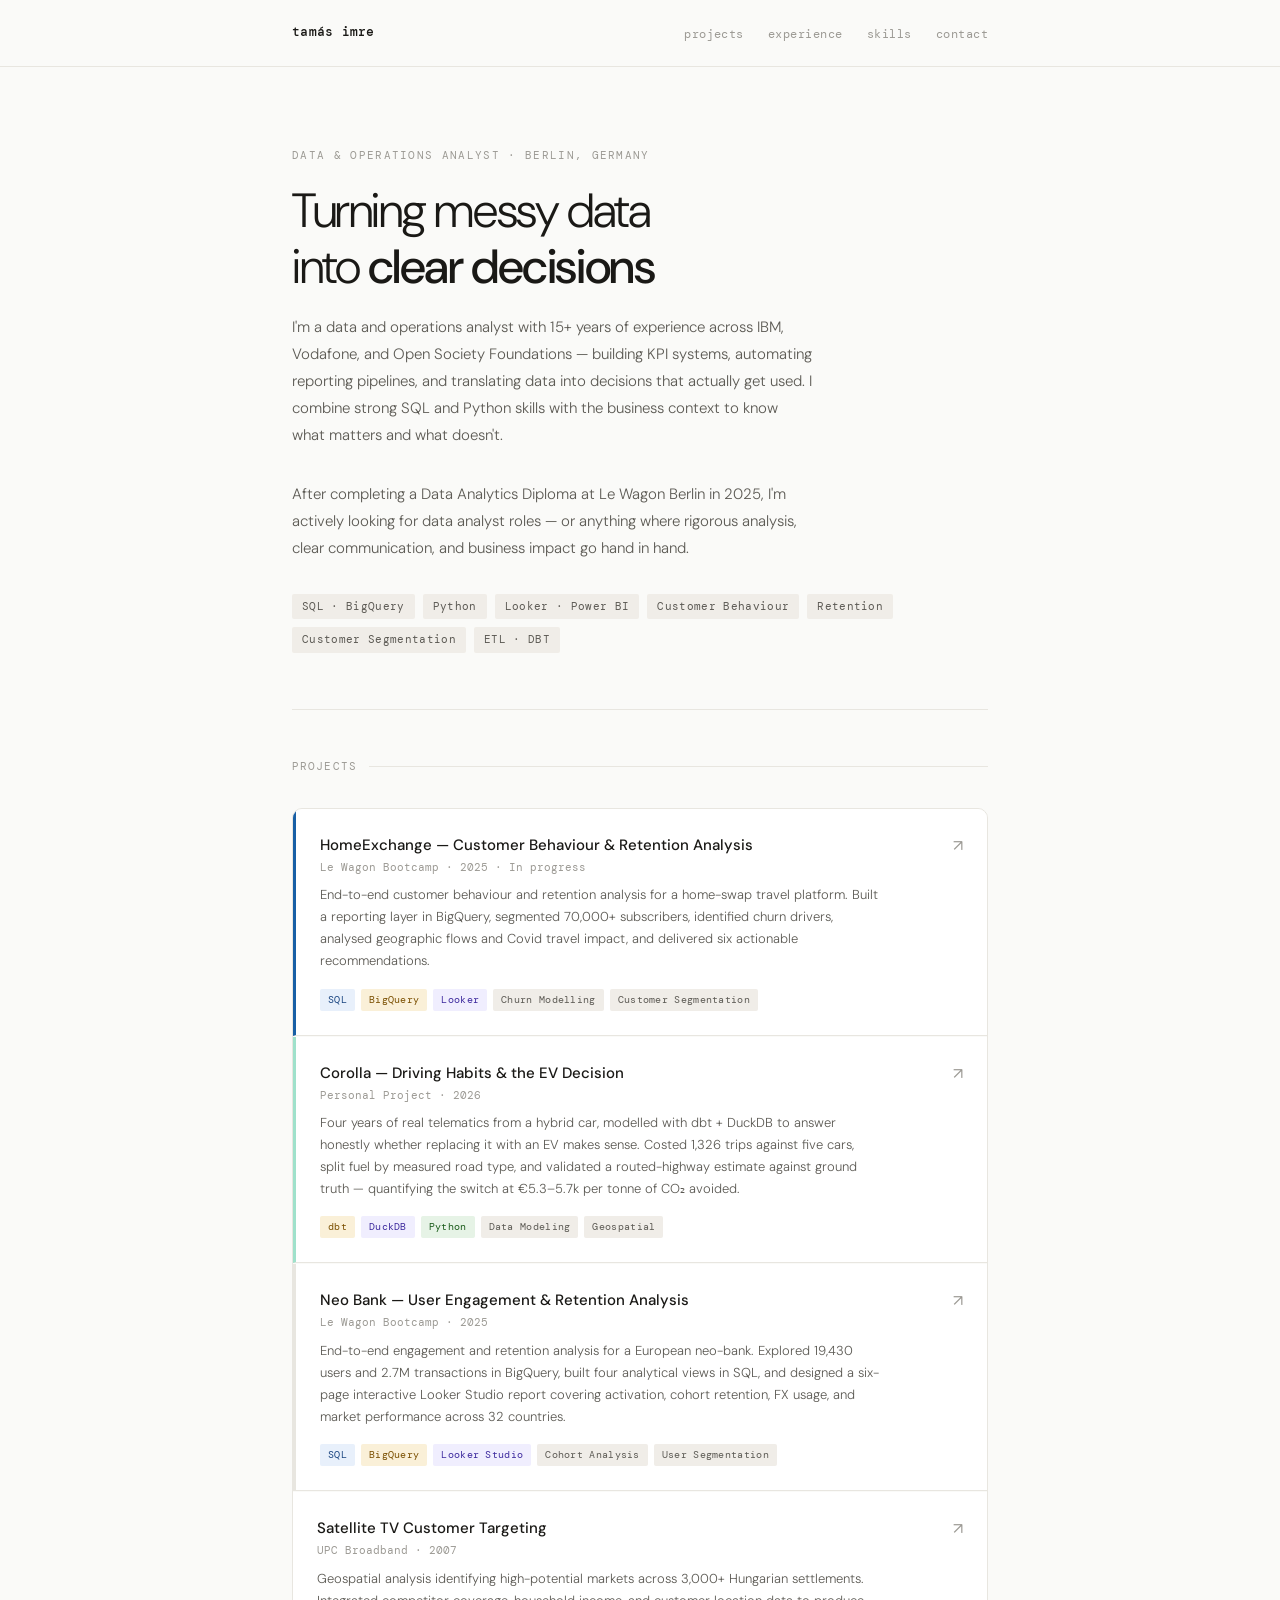
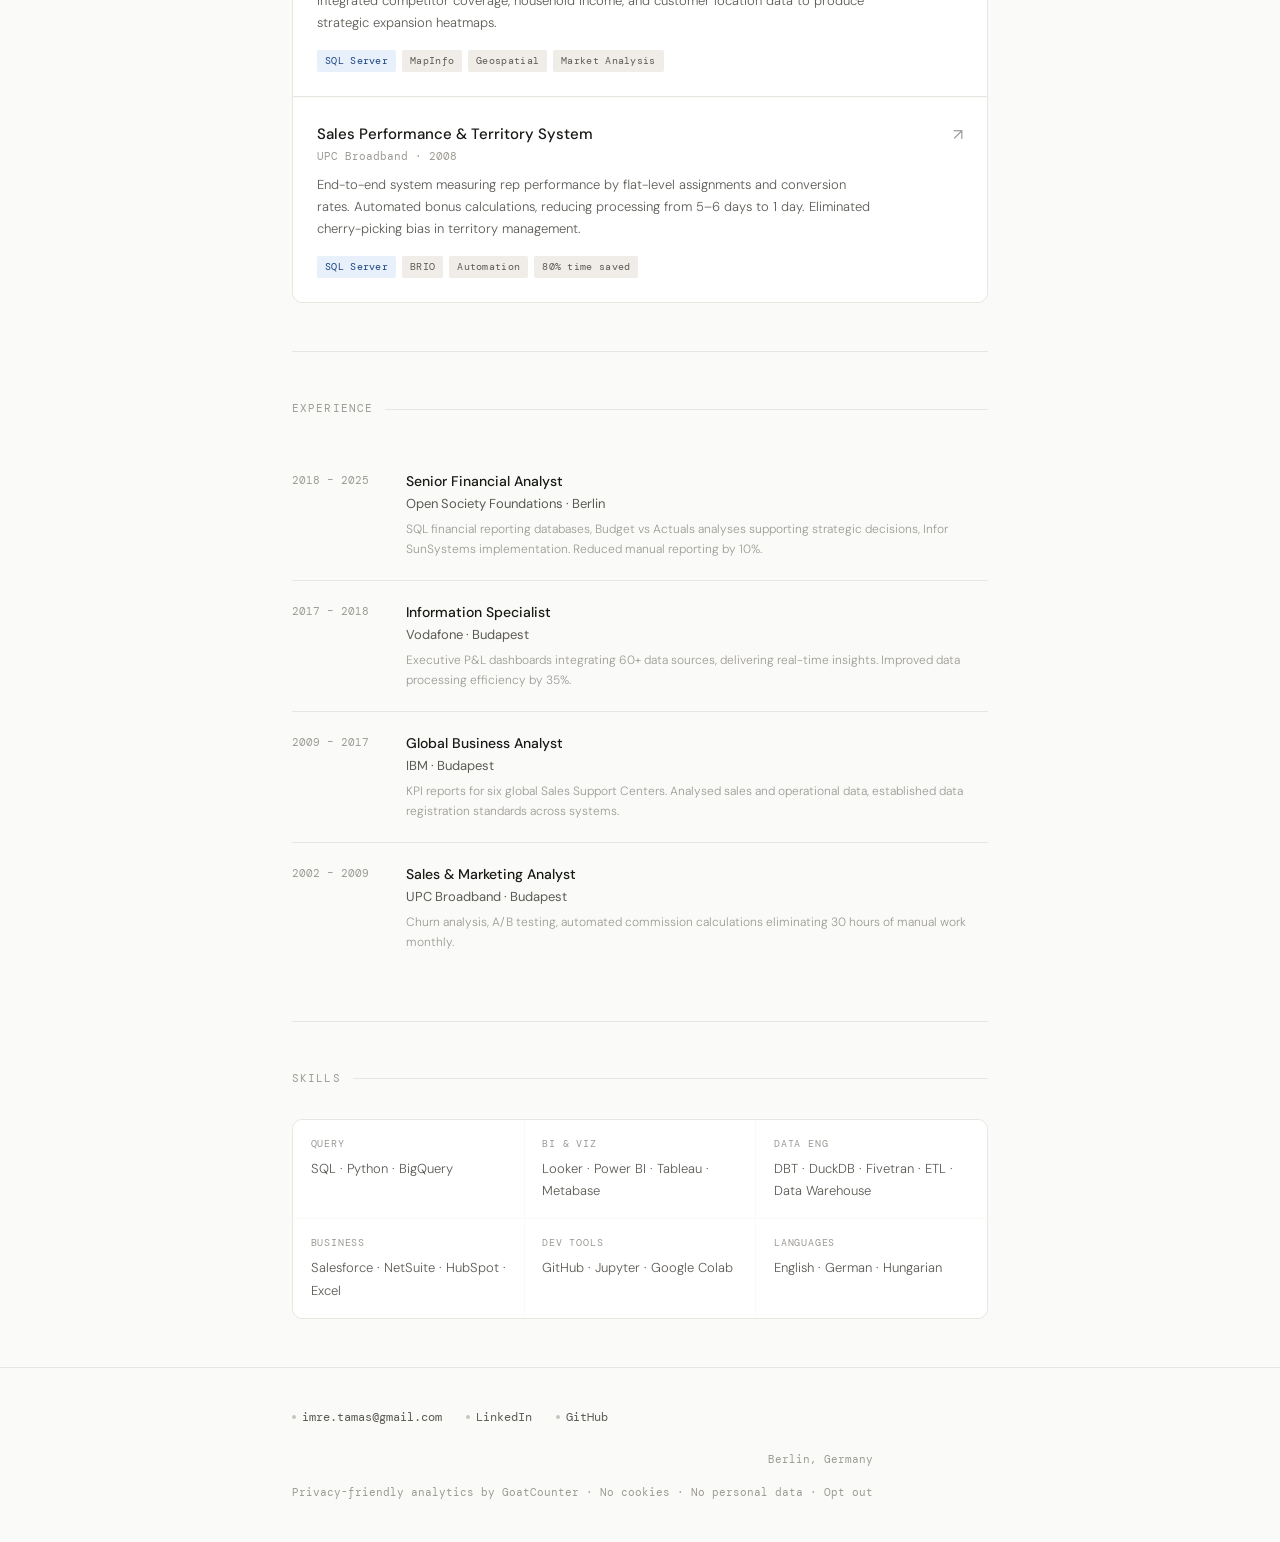
==== commit 32457692: "Revise telematics data in project description Updated trip count and cost per tonne of CO₂ avoided i" ====
--- a/index.html
+++ b/index.html
@@ -86,7 +86,7 @@
             <span class="project-arrow">↗</span>
           </div>
           <p class="project-desc">
-            Four years of real telematics from a hybrid car, modelled with dbt + DuckDB to answer honestly whether replacing it with an EV makes sense. Costed 1,243 trips against five cars, split fuel by measured road type, and validated a routed-highway estimate against ground truth — quantifying the switch at €6–8k per tonne of CO₂ avoided.
+            Four years of real telematics from a hybrid car, modelled with dbt + DuckDB to answer honestly whether replacing it with an EV makes sense. Costed 1,326 trips against five cars, split fuel by measured road type, and validated a routed-highway estimate against ground truth — quantifying the switch at €5.3–5.7k per tonne of CO₂ avoided.
           </p>
           <div class="chip-row">
             <span class="chip chip-bq">dbt</span>
